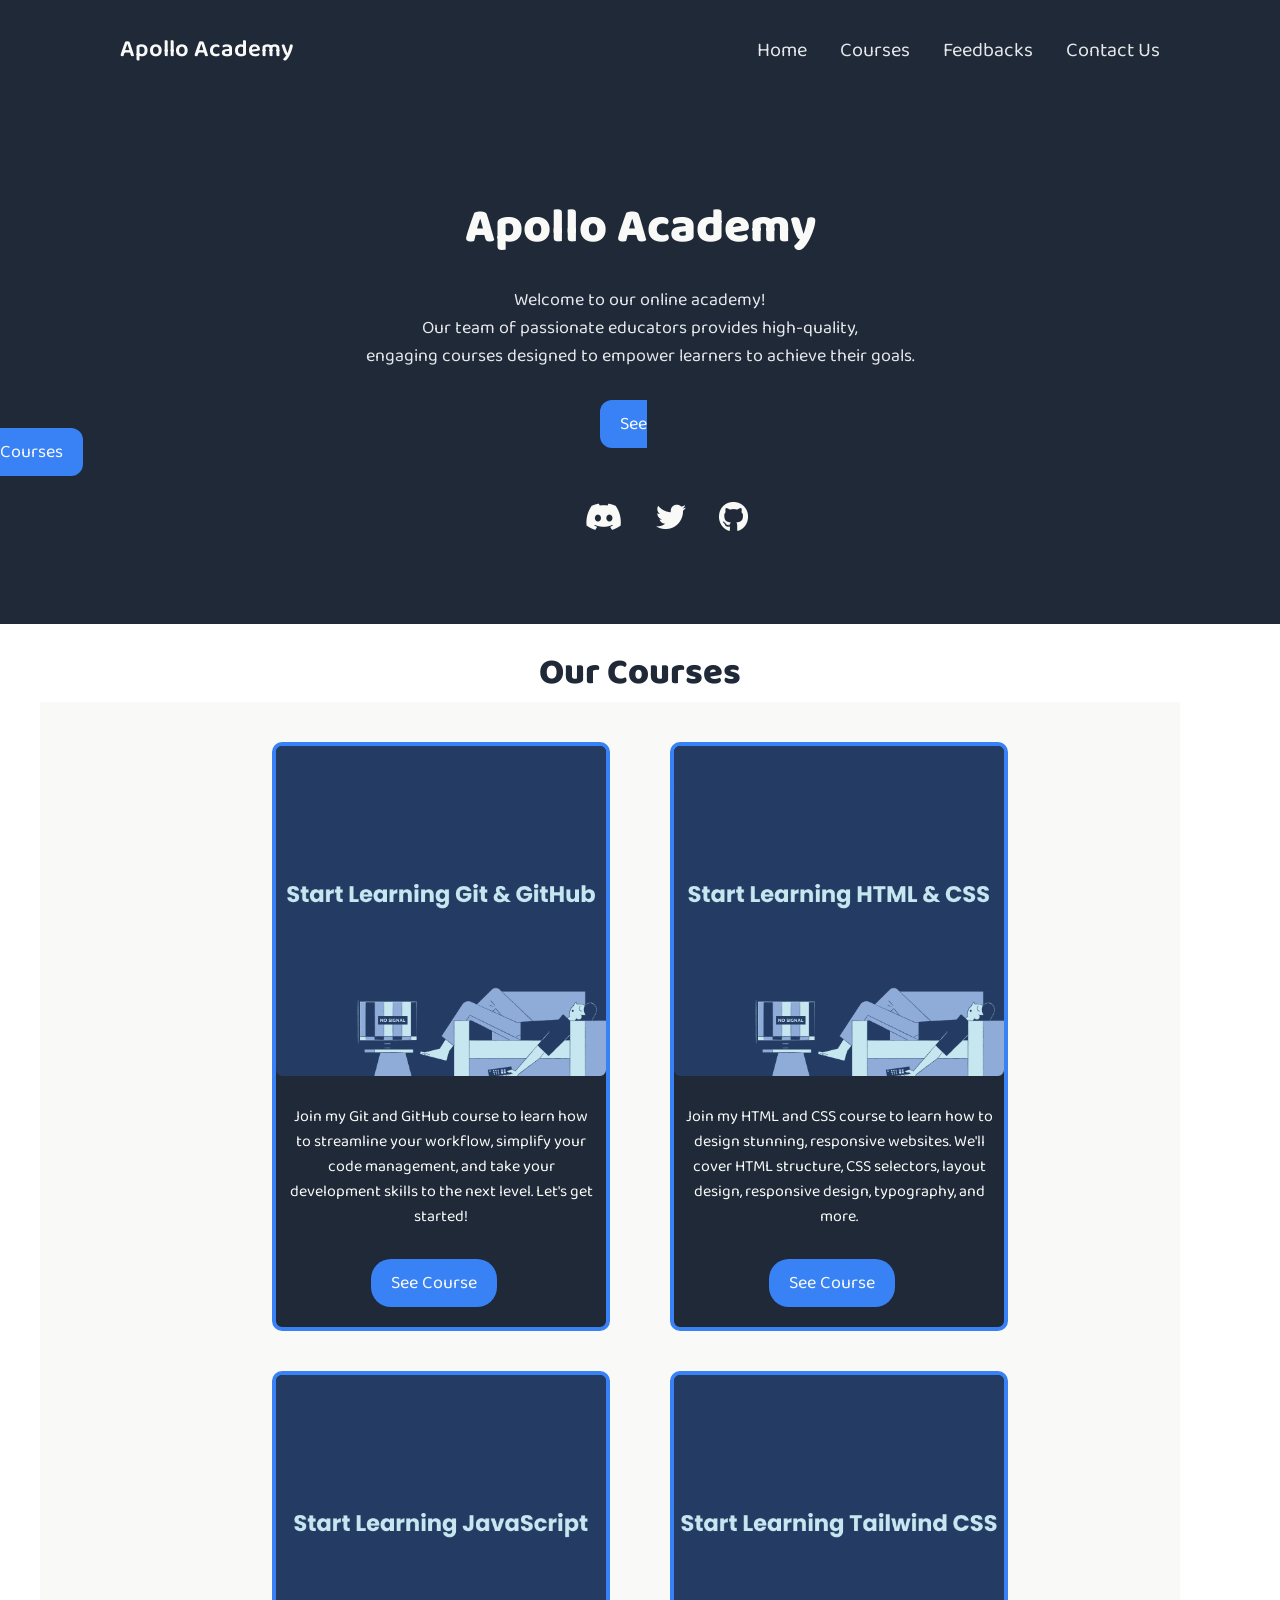
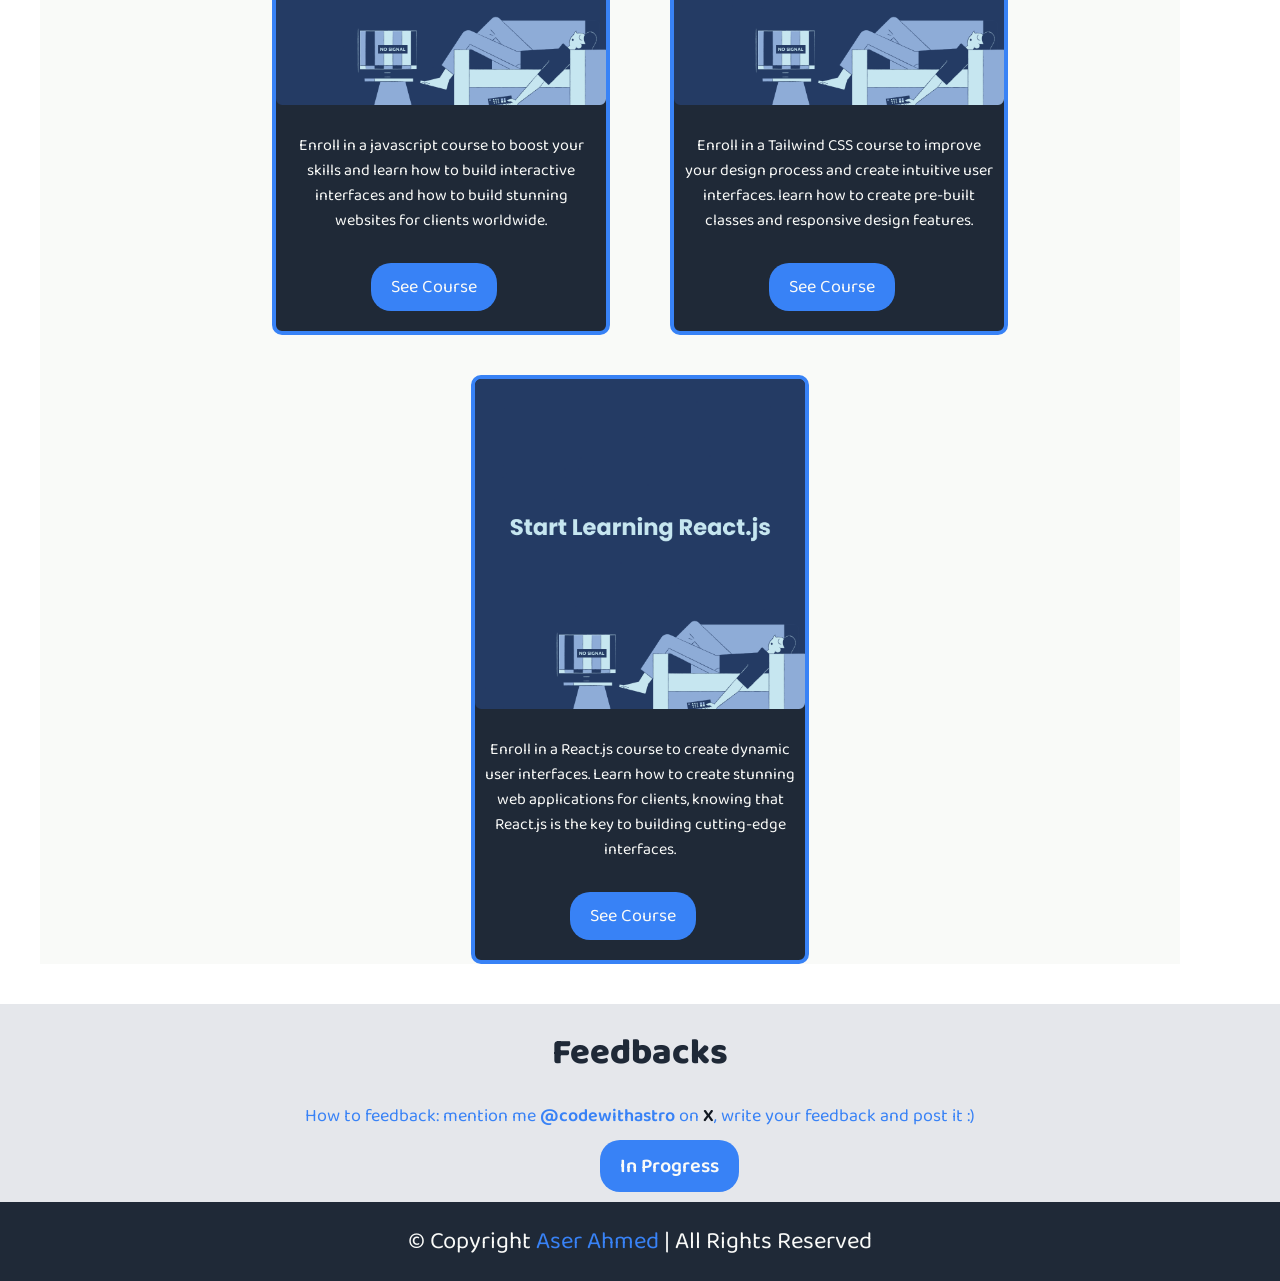
==== files/standard-integration/public/index.html @ f15af2de "first commit" ====
<!DOCTYPE html>
<html lang="en">
<head>
    <meta charset="UTF-8">
    <meta http-equiv="X-UA-Compatible" content="IE=edge">
    <meta name="viewport" content="width=device-width, initial-scale=1.0">
    <link rel="icon" type="image/svg+xml" href="./images/favicon.svg" />
    <link rel="stylesheet" href="https://cdnjs.cloudflare.com/ajax/libs/font-awesome/6.4.0/css/all.min.css" integrity="sha512-iecdLmaskl7CVkqkXNQ/ZH/XLlvWZOJyj7Yy7tcenmpD1ypASozpmT/E0iPtmFIB46ZmdtAc9eNBvH0H/ZpiBw==" crossorigin="anonymous" referrerpolicy="no-referrer" />
    <link rel="stylesheet" href="./styles/style.css">
    <title>Apollo Academy</title>
</head>
<body>
    <!--header start-->
    <header>
        <a href="index.html" class="logo">Apollo Academy</a>
        <nav class="navigation">
            <a href="index.html">Home</a>
            <a href="#course">Courses</a>
            <a href="#feedback">Feedbacks</a>
            <a href="contact.html" target="_blank">Contact Us</a>
        </nav>
    </header>
    <!--header end-->

    <!--Menu button for responsive design-->
    <!--<div id="menu-btn" class="fas fa-bars"></div>-->
    <!--Menu button for responsive design-->

    <!--main section start-->
    <section class="main">
        <h2>Apollo Academy</h2>
        <p>Welcome to our online academy!<br> Our team of passionate educators provides high-quality,<br> engaging courses designed to empower learners to achieve their goals. </p>
        <a href="#course" class="main-btn">See Courses</a>
        <div class="social-icons">
            <a href="https://discord.gg/VHDfc6gd"><i class="fa-brands fa-discord"></i></a>
            <a href="https://twitter.com/codewithastro" target="_blank"><i class="fa-brands fa-twitter"></i></a>
            <a href="https://github.com/ASR5-BRO" target="_blank"><i class="fa-brands fa-github"></i></a>
        </div>
    </section>
    <!--main section end-->

    <h3 class="title">Our Courses</h3>

    <!--info section start-->
    <section class="course" id="course">
        <div>
            <img src="./images/1.png" alt="First Course">
            <p>Join my Git and GitHub course to learn how to streamline your workflow, simplify your code management, and take your development skills to the next level. Let's get started!</p>
            <a href="./git-github.html">See Course</a>
        </div>
        <div>
            <img src="./images/2.png" alt="Second Course">
            <p>Join my HTML and CSS course to learn how to design stunning, responsive websites. We'll cover HTML structure, CSS selectors, layout design, responsive design, typography, and more.</p>
            <a href="./html-css.html">See Course</a>
        </div>
        <div>
            <img src="./images/3.png" alt="Third Course">
            <p>Enroll in a javascript course to boost your skills and learn how to build interactive interfaces and how to build stunning websites for clients worldwide.</p>
            <a href="./javascript.html">See Course</a>
        </div>
        <div>
            <img src="./images/4.png" alt="Fourth course">
            <p>Enroll in a Tailwind CSS course to improve your design process and create intuitive user interfaces. learn how to create pre-built classes and responsive design features.</p>
            <a href="./tailwind.html">See Course</a>
        </div>
        <div>
            <img src="./images/5.png" alt="Fifth Course">
            <p>Enroll in a React.js course to create dynamic user interfaces. Learn how to create stunning web applications for clients, knowing that React.js is the key to building cutting-edge interfaces.</p>
            <a href="./react.html">See Course</a>
        </div>
        
     </section>
    <!--info section end-->

    <!--feedback section start-->
    <section class="feedback" id="feedback">
        <h3>Feedbacks</h3>
        <div class="how">How to feedback: mention me <a href="https://twitter.com/codewithastro">@codewithastro</a> on <span>X</span>, write your feedback and post it :)</div>
        <p id="what">In Progress</p>
    </section>
    <!--feedback section end-->

    <!--footer section start-->
    <footer class="footer">
        <p>© Copyright <a href="https://twitter.com/codewithastro">Aser Ahmed</a> | All Rights Reserved</p>
    </footer>
    <!--footer section end-->
    <script src="./index.js"></script>
</body>
</html>
---- files/standard-integration/public/styles/style.css ----
/*Baloo 2 font*/
@import url('https://fonts.googleapis.com/css2?family=Baloo+2:wght@400;500;600;700;800&display=swap');

/*styles for all elements*/
*{
    margin: 0px;
    padding: 0px;
    box-sizing: border-box;
    font-family: 'Baloo 2', sans-serif;
    transition: .2s linear;
    scroll-behavior: smooth;
}

/*root colors*/
:root{
    --dark-bg-color: #1F2937;
    --main-logo-color: #f9faf8;
    --button-color: #3882f6;
    --q-color: #e5e7eb;
    --hover-color: #316fd3;
    --scroll-color: #131922;
}

/*scrollbar designs start*/
::-webkit-scrollbar{
    width: 10px;
}

::-webkit-scrollbar-track{
    background-color: var(--scroll-color);
}

::-webkit-scrollbar-thumb{
    background-color: var(--button-color);
    border-radius: 40px;
}

/*Header section start*/
header{
    display: flex;
    justify-content: space-between;
    align-items: center;
    padding: 30px 120px;
    background-color: var(--dark-bg-color);
}

.logo{
    font-size: 24px;
    color: var(--main-logo-color);
    font-weight: 600;
    text-decoration: none;
}

.navigation a{
    font-size: 20px;;
    text-decoration: none;
    color: var(--q-color);
    padding-left: 30px;
}

.navigation a:hover{
    color: var(--hover-color);
}
/*header section end*/


/*for Responsive Design*/
/*#menu-btn{
    cursor: pointer;
    color:var(--white);
    font-size: 2.5rem;
    display: none;
}*/


/*Main section start*/
.main{
    background-color: var(--dark-bg-color);
    padding: 90px 0px 80px;
}

.main h2{
    color:var(--main-logo-color);
    text-align: center;
    font-size: 48px;
    font-weight: 800;
    padding-bottom: 20px;
}

.main p{
    padding-bottom: 40px;
    text-align: center;
    font-size: 18px;
    font-weight: 300;
    color: var(--q-color);
}

.main-btn{
    margin: 0px 600px;
    font-size: 18px;
    color: var(--main-logo-color);
    text-decoration: none;
    border-radius: 12px;
    padding: 10px 20px;
    background-color: var(--button-color);
}

.main-btn:hover{
    background-color: var(--hover-color);
}

.main .social-icons{
    padding: 30px 0px 0px 585px;
}

.main .social-icons a{
    padding-right: 30px;
    border-radius: 50%;
    font-size: 30px;
    color: var(--main-logo-color);
}

.main .social-icons a:hover{
    color: var(--q-color);
}
/*Main section end*/

/*info section start*/
.title{
    text-align: center;
    padding: 20px 0px 0px;
    font-size: 36px;
    font-weight: 800;
    color: var(--dark-bg-color);
}

.course{
    background-color: var(--main-logo-color);
    display: flex;
    justify-content: center;
    align-items: center;
    flex-wrap: wrap;
    margin: 0px 100px 40px 40px;
}

.course div{
    background-color: var(--dark-bg-color);
    border-radius: 10px;
    margin-top: 40px;
    margin-left: 60px;
    padding-bottom: 30px;
    border: 4px solid var(--button-color);
}

.course div:hover{
    border-color: var(--hover-color);
}

.course img{
    width: 330px;
    height: 330px;
}

.course p{
    padding: 20px 10px 40px;
    font-size: 16px;
    width: 330px;
    color: var(--main-logo-color);
    text-align: center;
}

.course a{
    color: var(--main-logo-color);
    text-decoration: none;
    font-size: 18px;
    margin: 40px  95px 20px;
    padding: 10px 20px;
    border-radius: 20px;
    background-color: var(--button-color);
}

.course a:hover{
    background-color: var(--hover-color);
}
/*info section end*/

/*feedback section start*/
.feedback{
    background-color: var(--q-color);
    padding: 20px 0px;
}

.feedback h3{
    text-align: center;
    padding-bottom: 20px;
    font-size: 36px;
    font-weight: 800;
    color: var(--dark-bg-color);
}

.feedback .how{
    text-align: center;
    padding-bottom: 20px;
    font-size: 18px;
    color: var(--button-color);
    font-weight: 400;
}

.feedback .how a{
    color: var(--button-color);
    font-weight: 600;
    text-decoration: none;
}

.feedback .how a:hover{
    color: var(--hover-color);
}

.feedback .how span{
    font-weight: 600;
    color: var(--scroll-color);
}

.feedback p{
    display: inline;
    margin-left: 600px;
    padding: 10px 20px;
    background-color: var(--button-color);
    color: var(--main-logo-color);
    border-radius: 20px;
    font-size: 20px;
    font-weight: 600;
}

.feedback p:hover{
    background-color: var(--hover-color);
}
/*feedback section end*/

/*footer section start*/
.footer{
    background-color: var(--dark-bg-color);
}

.footer p{
    text-align: center;
    font-size: 24px;
    color: var(--main-logo-color);
    padding: 20px 0px;
}

.footer p a{
    color: var(--button-color);
    text-decoration: none;
}

.footer p a:hover{
    color: var(--hover-color);
}
/*footer section end*/


/*Responsive Design*/
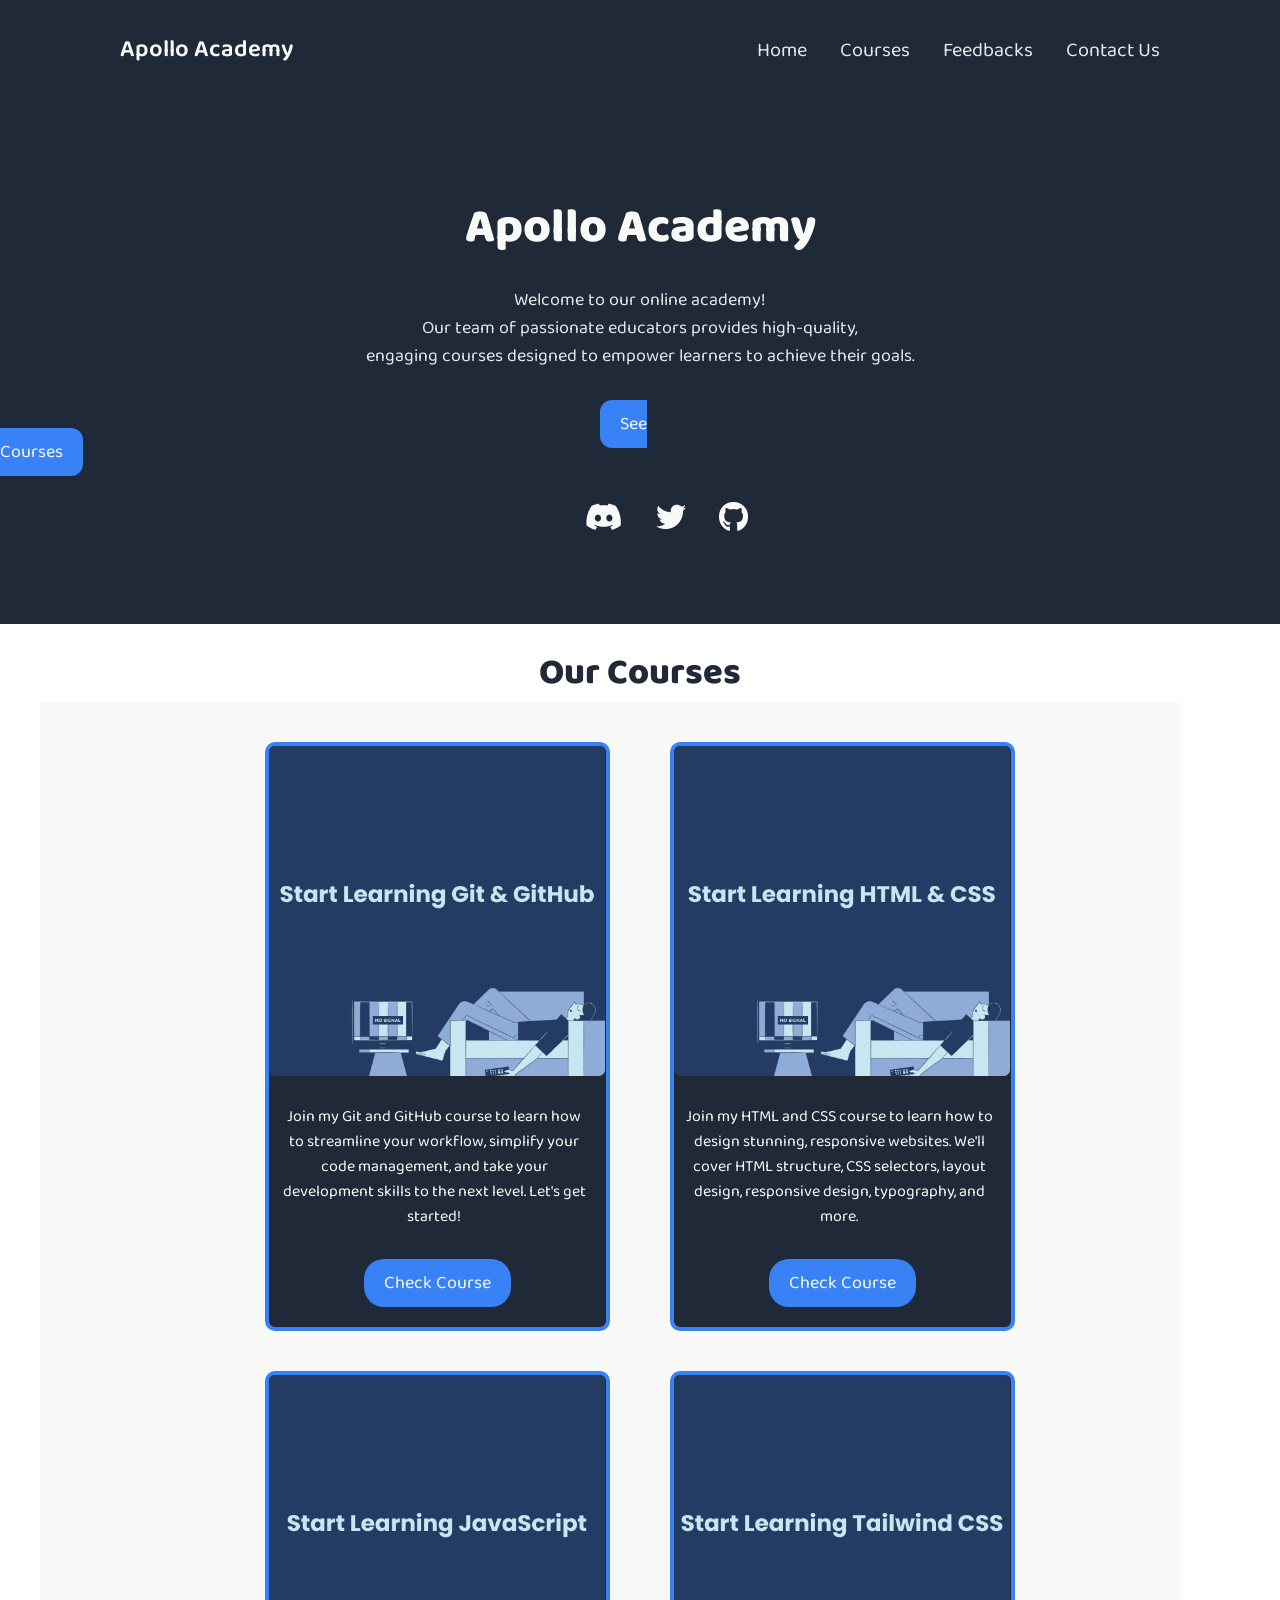
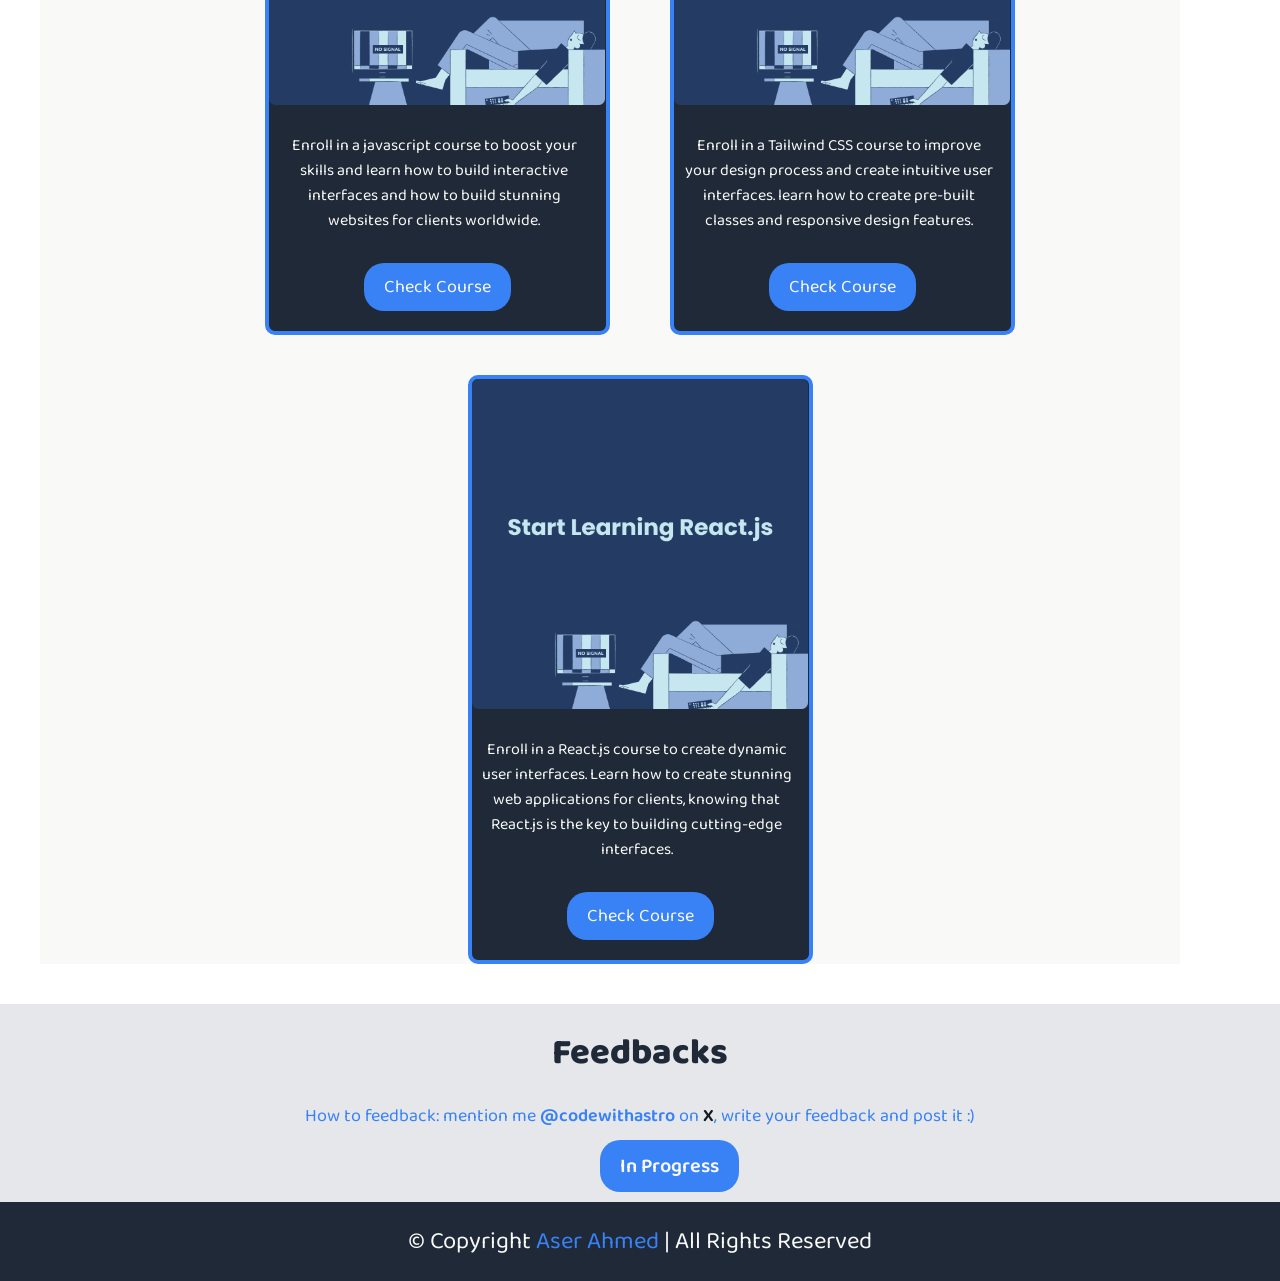
==== commit c72aa2fd: "first commit" ====
--- a/files/standard-integration/public/index.html
+++ b/files/standard-integration/public/index.html
@@ -32,9 +32,9 @@
         <p>Welcome to our online academy!<br> Our team of passionate educators provides high-quality,<br> engaging courses designed to empower learners to achieve their goals. </p>
         <a href="#course" class="main-btn">See Courses</a>
         <div class="social-icons">
-            <a href="https://discord.gg/VHDfc6gd"><i class="fa-brands fa-discord"></i></a>
+            <a href="https://discord.gg/VHDfc6gd" target="_blank" title="In Progress"><i class="fa-brands fa-discord"></i></a>
             <a href="https://twitter.com/codewithastro" target="_blank"><i class="fa-brands fa-twitter"></i></a>
-            <a href="https://github.com/ASR5-BRO" target="_blank"><i class="fa-brands fa-github"></i></a>
+            <a href="https://github.com/codewithastro" target="_blank"><i class="fa-brands fa-github"></i></a>
         </div>
     </section>
     <!--main section end-->
@@ -46,27 +46,27 @@
         <div>
             <img src="./images/1.png" alt="First Course">
             <p>Join my Git and GitHub course to learn how to streamline your workflow, simplify your code management, and take your development skills to the next level. Let's get started!</p>
-            <a href="./git-github.html">See Course</a>
+            <a href="./git-github.html">Check Course</a>
         </div>
         <div>
             <img src="./images/2.png" alt="Second Course">
             <p>Join my HTML and CSS course to learn how to design stunning, responsive websites. We'll cover HTML structure, CSS selectors, layout design, responsive design, typography, and more.</p>
-            <a href="./html-css.html">See Course</a>
+            <a href="./html-css.html">Check Course</a>
         </div>
         <div>
             <img src="./images/3.png" alt="Third Course">
             <p>Enroll in a javascript course to boost your skills and learn how to build interactive interfaces and how to build stunning websites for clients worldwide.</p>
-            <a href="./javascript.html">See Course</a>
+            <a href="./javascript.html">Check Course</a>
         </div>
         <div>
             <img src="./images/4.png" alt="Fourth course">
             <p>Enroll in a Tailwind CSS course to improve your design process and create intuitive user interfaces. learn how to create pre-built classes and responsive design features.</p>
-            <a href="./tailwind.html">See Course</a>
+            <a href="./tailwind.html">Check Course</a>
         </div>
         <div>
             <img src="./images/5.png" alt="Fifth Course">
             <p>Enroll in a React.js course to create dynamic user interfaces. Learn how to create stunning web applications for clients, knowing that React.js is the key to building cutting-edge interfaces.</p>
-            <a href="./react.html">See Course</a>
+            <a href="./react.html">Check Course</a>
         </div>
         
      </section>
--- a/files/standard-integration/public/styles/style.css
+++ b/files/standard-integration/public/styles/style.css
@@ -157,7 +157,7 @@
 }
 
 .course img{
-    width: 330px;
+    width: 336px;
     height: 330px;
 }
 
